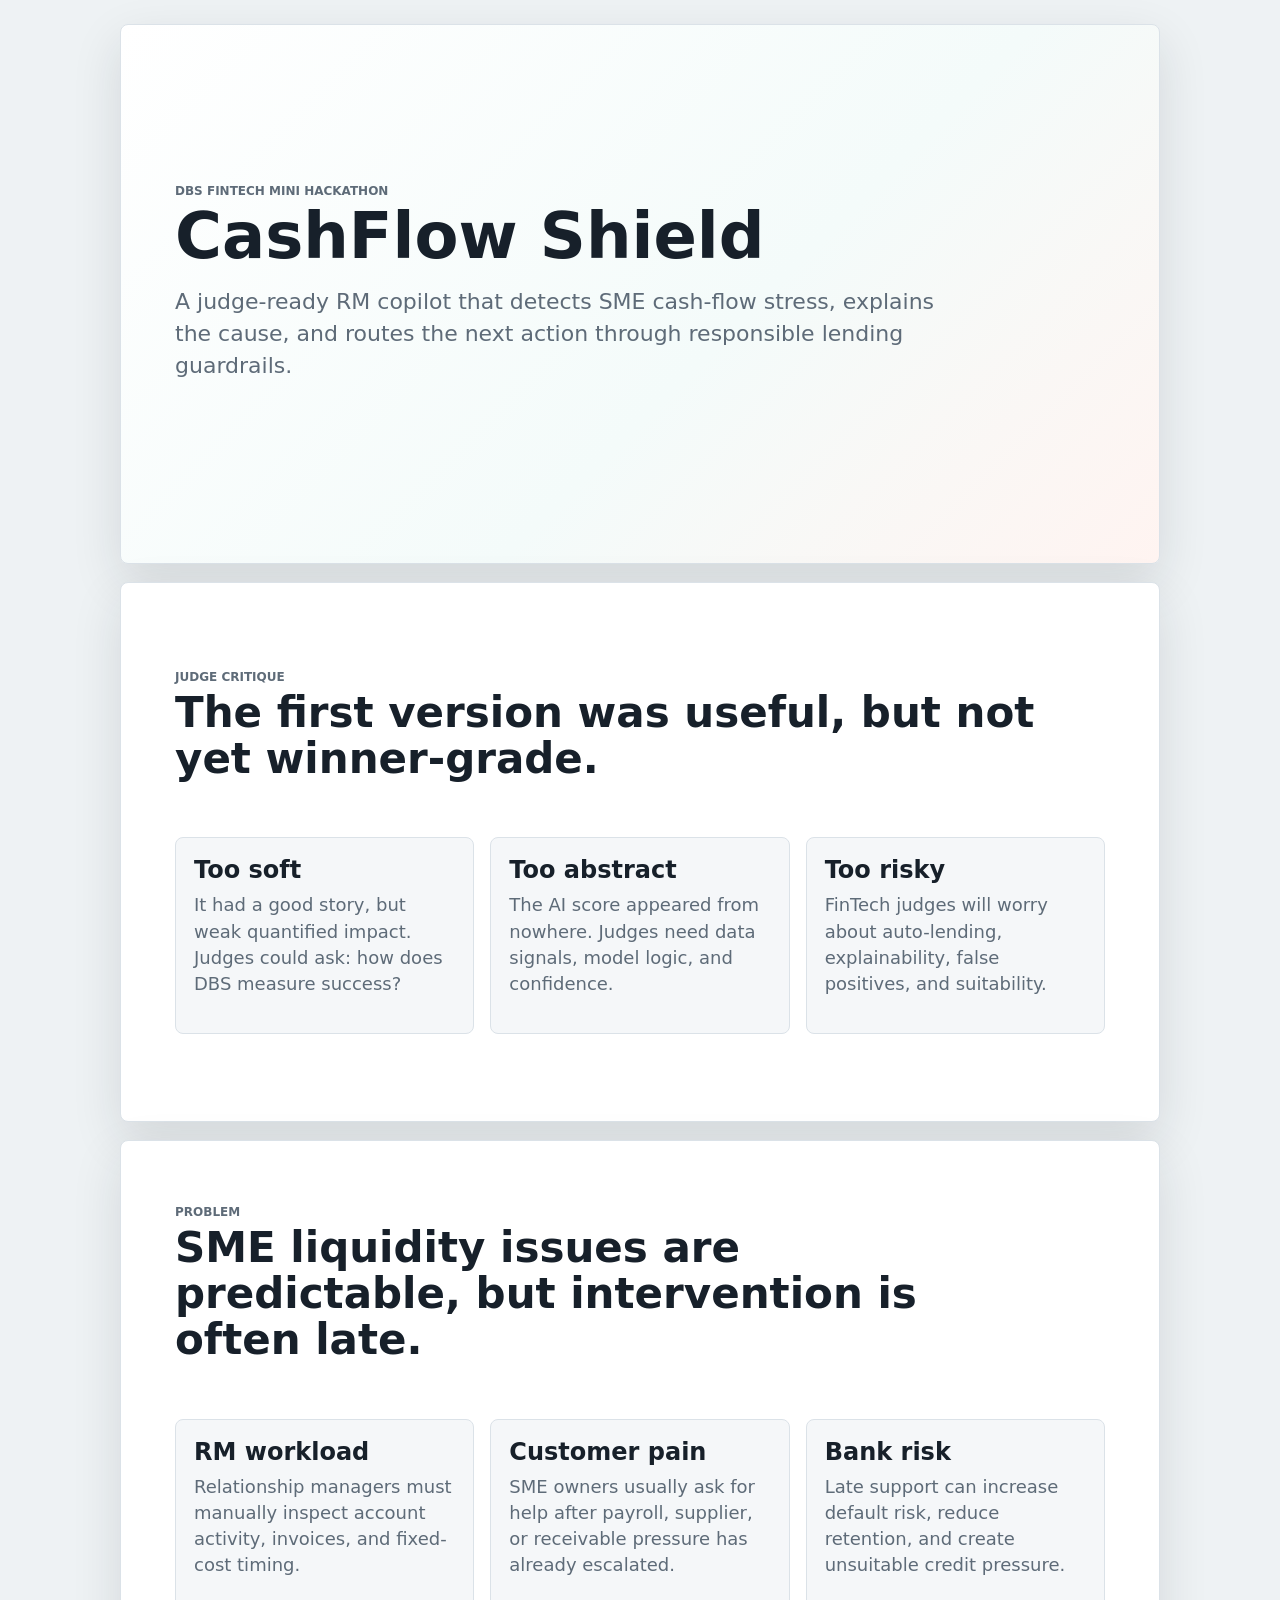
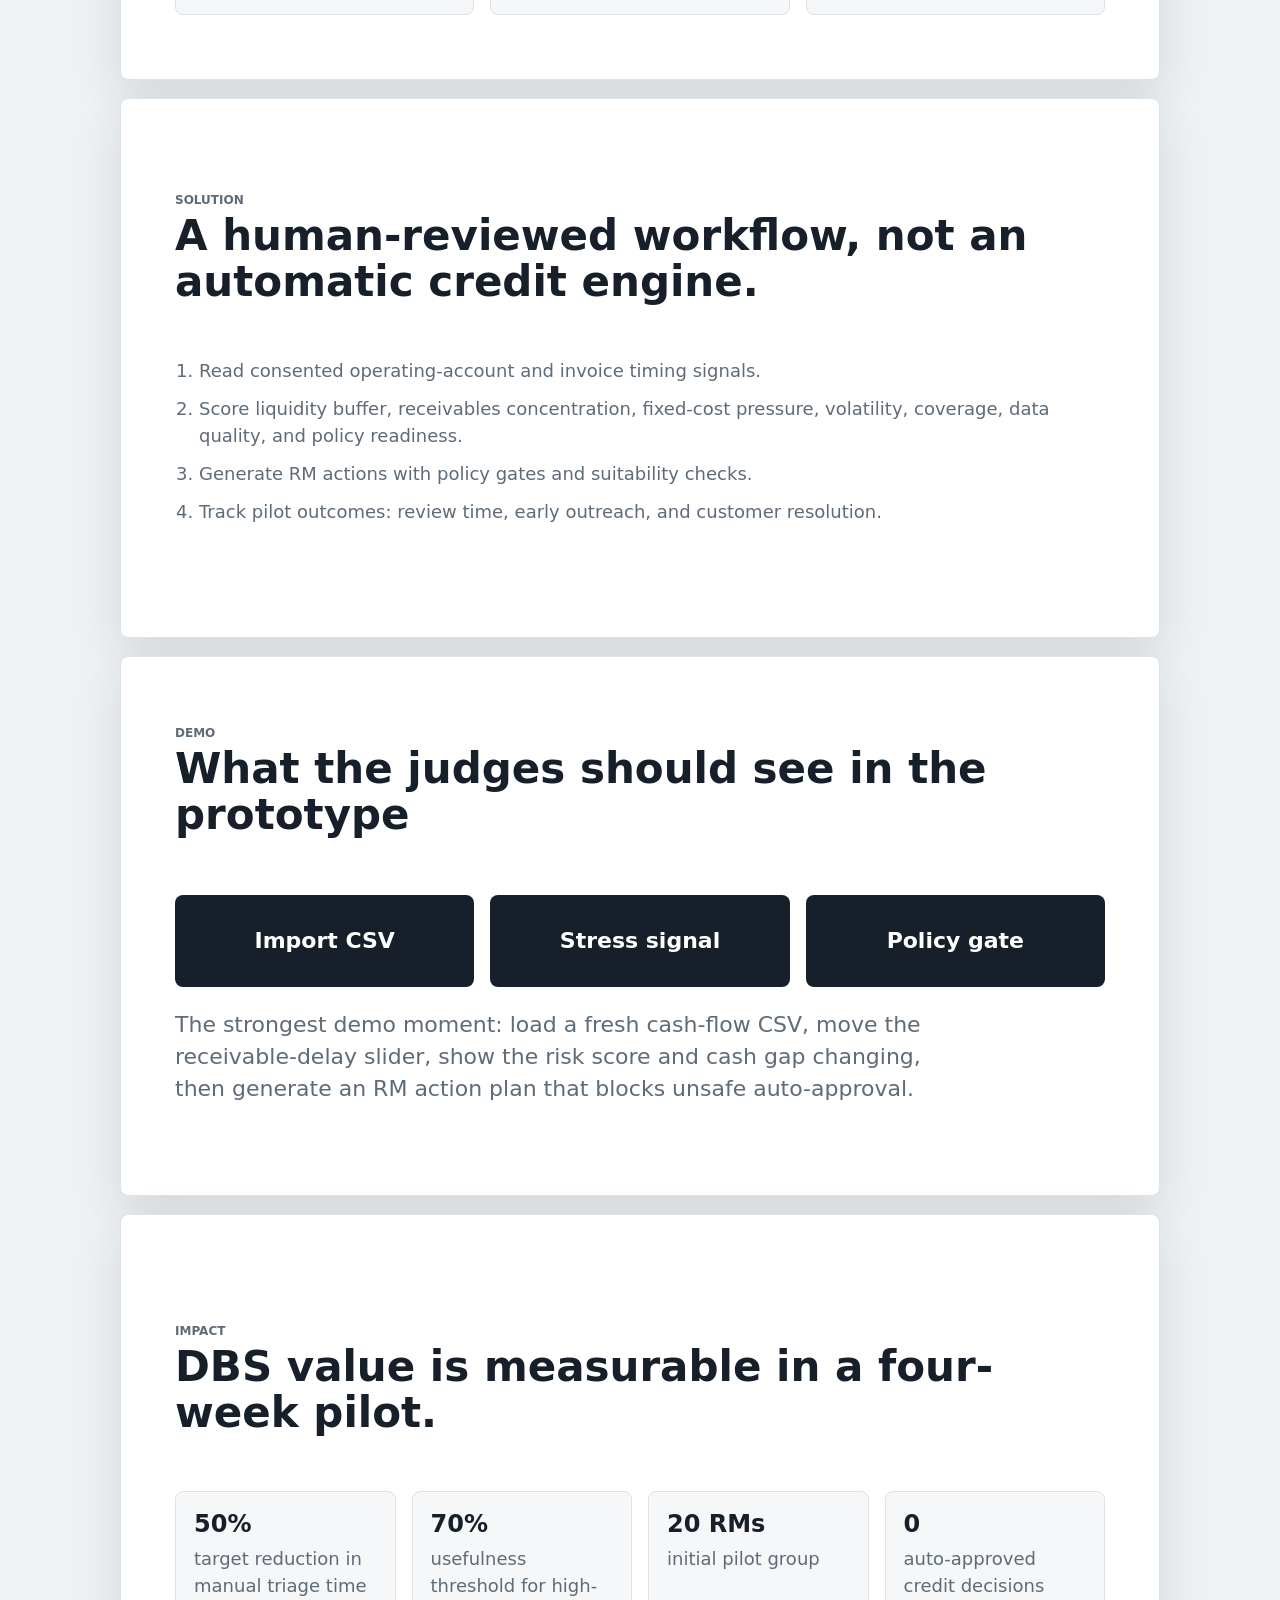
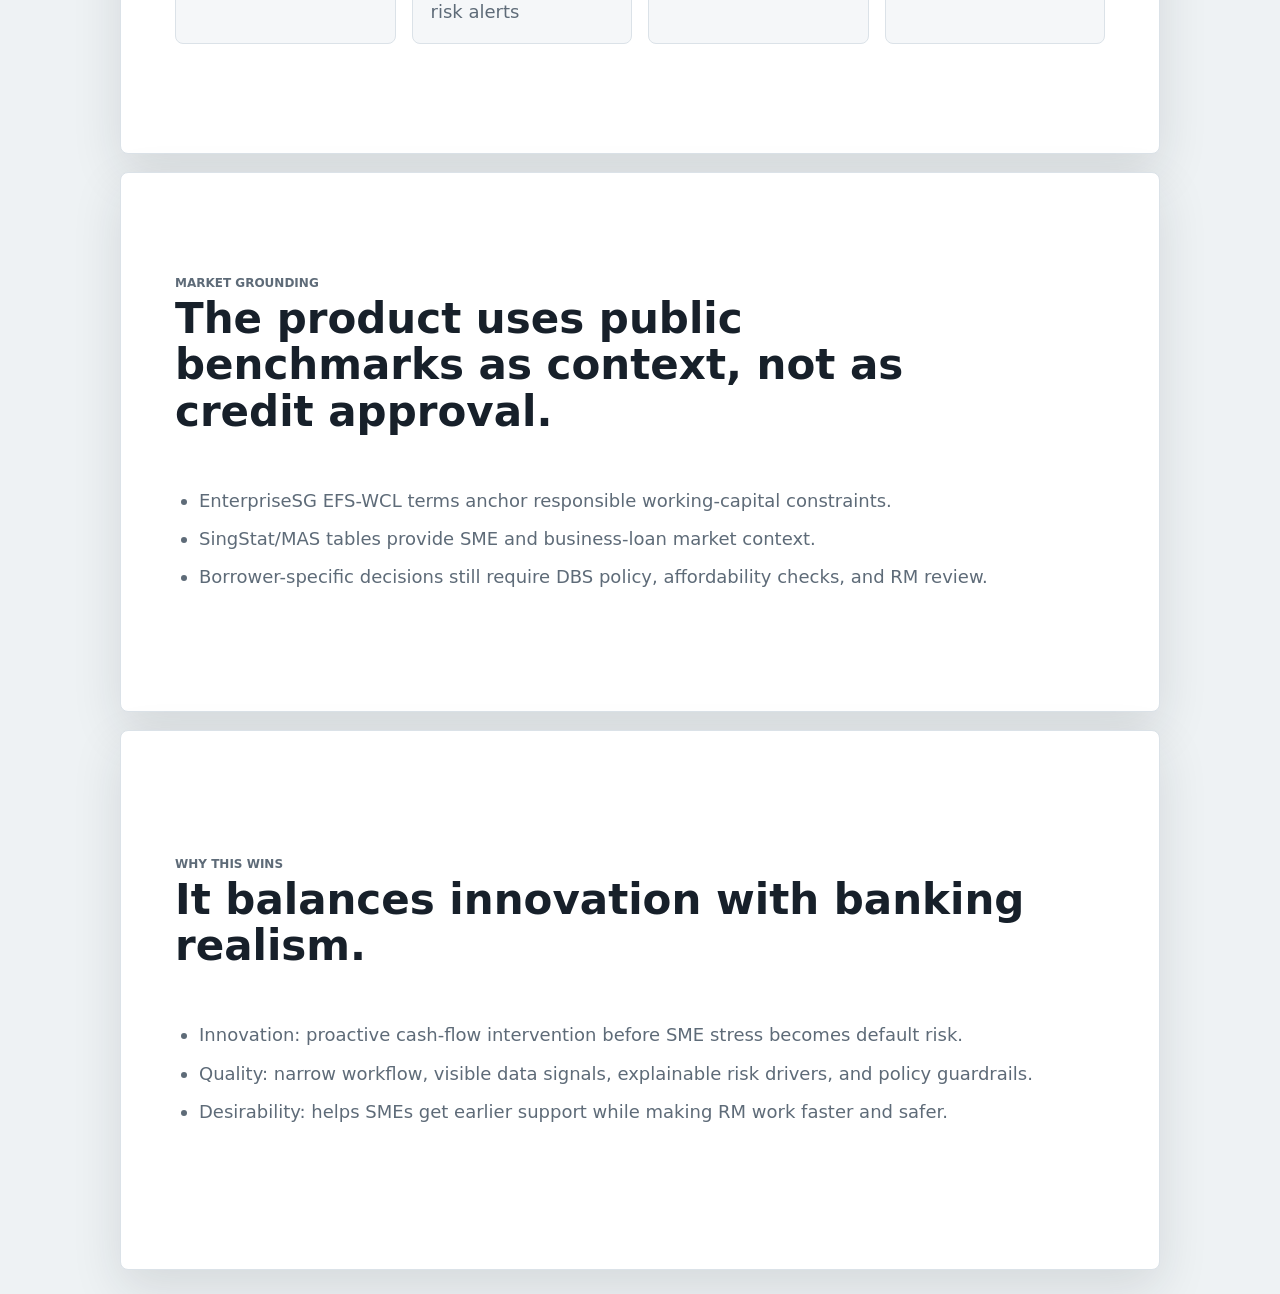
==== pitch.html @ 08c80516 "Initial DBS hackathon prototype" ====
<!doctype html>
<html lang="en">
  <head>
    <meta charset="utf-8" />
    <meta name="viewport" content="width=device-width, initial-scale=1" />
    <title>CashFlow Shield Pitch</title>
    <link rel="stylesheet" href="styles.css" />
  </head>
  <body class="deck-body">
    <main class="deck">
      <section class="slide cover-slide">
        <p class="eyebrow">DBS FinTech Mini Hackathon</p>
        <h1>CashFlow Shield</h1>
        <p class="slide-subtitle">A judge-ready RM copilot that detects SME cash-flow stress, explains the cause, and routes the next action through responsible lending guardrails.</p>
      </section>

      <section class="slide">
        <p class="eyebrow">Judge critique</p>
        <h2>The first version was useful, but not yet winner-grade.</h2>
        <div class="three-points">
          <div>
            <strong>Too soft</strong>
            <p>It had a good story, but weak quantified impact. Judges could ask: how does DBS measure success?</p>
          </div>
          <div>
            <strong>Too abstract</strong>
            <p>The AI score appeared from nowhere. Judges need data signals, model logic, and confidence.</p>
          </div>
          <div>
            <strong>Too risky</strong>
            <p>FinTech judges will worry about auto-lending, explainability, false positives, and suitability.</p>
          </div>
        </div>
      </section>

      <section class="slide">
        <p class="eyebrow">Problem</p>
        <h2>SME liquidity issues are predictable, but intervention is often late.</h2>
        <div class="three-points">
          <div>
            <strong>RM workload</strong>
            <p>Relationship managers must manually inspect account activity, invoices, and fixed-cost timing.</p>
          </div>
          <div>
            <strong>Customer pain</strong>
            <p>SME owners usually ask for help after payroll, supplier, or receivable pressure has already escalated.</p>
          </div>
          <div>
            <strong>Bank risk</strong>
            <p>Late support can increase default risk, reduce retention, and create unsuitable credit pressure.</p>
          </div>
        </div>
      </section>

      <section class="slide">
        <p class="eyebrow">Solution</p>
        <h2>A human-reviewed workflow, not an automatic credit engine.</h2>
        <ol class="flow-list">
          <li>Read consented operating-account and invoice timing signals.</li>
          <li>Score liquidity buffer, receivables concentration, fixed-cost pressure, volatility, coverage, data quality, and policy readiness.</li>
          <li>Generate RM actions with policy gates and suitability checks.</li>
          <li>Track pilot outcomes: review time, early outreach, and customer resolution.</li>
        </ol>
      </section>

      <section class="slide">
        <p class="eyebrow">Demo</p>
        <h2>What the judges should see in the prototype</h2>
        <div class="demo-strip">
          <span>Import CSV</span>
          <span>Stress signal</span>
          <span>Policy gate</span>
        </div>
        <p class="slide-subtitle">The strongest demo moment: load a fresh cash-flow CSV, move the receivable-delay slider, show the risk score and cash gap changing, then generate an RM action plan that blocks unsafe auto-approval.</p>
      </section>

      <section class="slide">
        <p class="eyebrow">Impact</p>
        <h2>DBS value is measurable in a four-week pilot.</h2>
        <div class="metric-row">
          <div><strong>50%</strong><span>target reduction in manual triage time</span></div>
          <div><strong>70%</strong><span>usefulness threshold for high-risk alerts</span></div>
          <div><strong>20 RMs</strong><span>initial pilot group</span></div>
          <div><strong>0</strong><span>auto-approved credit decisions</span></div>
        </div>
      </section>

      <section class="slide">
        <p class="eyebrow">Market grounding</p>
        <h2>The product uses public benchmarks as context, not as credit approval.</h2>
        <ul class="next-list">
          <li>EnterpriseSG EFS-WCL terms anchor responsible working-capital constraints.</li>
          <li>SingStat/MAS tables provide SME and business-loan market context.</li>
          <li>Borrower-specific decisions still require DBS policy, affordability checks, and RM review.</li>
        </ul>
      </section>

      <section class="slide">
        <p class="eyebrow">Why this wins</p>
        <h2>It balances innovation with banking realism.</h2>
        <ul class="next-list">
          <li>Innovation: proactive cash-flow intervention before SME stress becomes default risk.</li>
          <li>Quality: narrow workflow, visible data signals, explainable risk drivers, and policy guardrails.</li>
          <li>Desirability: helps SMEs get earlier support while making RM work faster and safer.</li>
        </ul>
      </section>
    </main>
  </body>
</html>
---- styles.css ----
:root {
  --ink: #17202a;
  --muted: #5e6b78;
  --line: #dbe2e8;
  --surface: #ffffff;
  --soft: #f5f7f9;
  --teal: #087f8c;
  --green: #2e7d32;
  --amber: #b26a00;
  --red: #b3261e;
  --blue: #2764a8;
  --shadow: 0 18px 50px rgba(23, 32, 42, 0.12);
  font-family: Inter, ui-sans-serif, system-ui, -apple-system, BlinkMacSystemFont, "Segoe UI", sans-serif;
}

* {
  box-sizing: border-box;
}

body {
  margin: 0;
  color: var(--ink);
  background: #eef2f4;
}

button,
select,
input {
  font: inherit;
}

.app-shell {
  min-height: 100vh;
  display: grid;
  grid-template-columns: 280px minmax(0, 1fr);
}

.sidebar {
  background: #ffffff;
  border-right: 1px solid var(--line);
  padding: 24px;
  display: flex;
  flex-direction: column;
  gap: 28px;
}

.brand-block {
  display: grid;
  grid-template-columns: 48px 1fr;
  gap: 12px;
  align-items: center;
}

.brand-mark {
  width: 48px;
  height: 48px;
  border-radius: 8px;
  background: var(--red);
  color: #fff;
  display: grid;
  place-items: center;
  font-weight: 800;
}

.eyebrow,
.label {
  margin: 0 0 6px;
  color: var(--muted);
  text-transform: uppercase;
  letter-spacing: 0;
  font-size: 12px;
  font-weight: 750;
}

h1,
h2,
h3,
h4,
p {
  margin-top: 0;
}

h1 {
  margin-bottom: 0;
  font-size: 22px;
  line-height: 1.15;
}

.nav-list {
  display: grid;
  gap: 8px;
}

.nav-item {
  border: 0;
  background: transparent;
  color: var(--muted);
  width: 100%;
  height: 44px;
  border-radius: 8px;
  display: grid;
  grid-template-columns: 20px 1fr;
  gap: 10px;
  align-items: center;
  text-align: left;
  padding: 0 12px;
  cursor: pointer;
}

.nav-item svg,
.metric-title svg,
.primary-action svg,
.secondary-action svg {
  width: 18px;
  height: 18px;
}

.nav-item.active {
  color: var(--ink);
  background: #e8f3f4;
}

.nav-item.user-entry {
  border: 1px solid var(--line);
  background: #fbfcfd;
  color: var(--ink);
}

.sidebar-note {
  margin-top: auto;
  padding: 14px;
  border: 1px solid var(--line);
  border-radius: 8px;
  color: var(--muted);
  font-size: 14px;
}

.import-shortcut {
  display: grid;
}

.import-bottom {
  border: 1px solid var(--line);
  background: #fff;
}

.workspace {
  padding: 28px;
  display: grid;
  gap: 20px;
  align-content: start;
}

.workspace.workflow-mode .topbar,
.workspace.workflow-mode .kpi-grid {
  display: none;
}

.topbar {
  display: flex;
  justify-content: space-between;
  gap: 20px;
  align-items: end;
}

.topbar h2 {
  margin-bottom: 0;
  max-width: 760px;
  font-size: 28px;
  line-height: 1.18;
}

.topbar-copy {
  margin: 8px 0 0;
  color: var(--muted);
  font-size: 14px;
}

.section-copy {
  margin: 8px 0 0;
  color: var(--muted);
  max-width: 780px;
  line-height: 1.45;
}

.account-picker {
  min-width: 280px;
  display: grid;
  gap: 8px;
}

.account-picker label,
.scenario-control label {
  color: var(--muted);
  font-size: 13px;
  font-weight: 700;
}

select {
  height: 42px;
  border: 1px solid var(--line);
  border-radius: 8px;
  padding: 0 12px;
  background: #fff;
  color: var(--ink);
}

input[type="text"],
input[type="number"],
textarea {
  width: 100%;
  border: 1px solid var(--line);
  border-radius: 8px;
  padding: 10px 12px;
  background: #fff;
  color: var(--ink);
}

textarea {
  min-height: 220px;
  resize: vertical;
  font-family: ui-monospace, SFMono-Regular, Consolas, "Liberation Mono", monospace;
  font-size: 13px;
  line-height: 1.45;
}

.kpi-grid {
  display: grid;
  grid-template-columns: repeat(auto-fit, minmax(210px, 1fr));
  gap: 14px;
}

.metric-card,
.panel,
.chart-panel,
.insight-panel,
.offer-panel {
  background: var(--surface);
  border: 1px solid var(--line);
  border-radius: 8px;
}

.metric-card {
  padding: 16px;
  min-height: 150px;
  display: grid;
  align-content: start;
  gap: 10px;
}

.metric-title {
  display: flex;
  align-items: center;
  justify-content: space-between;
  color: var(--muted);
  font-size: 13px;
  font-weight: 750;
}

.metric-card strong {
  font-size: 30px;
  line-height: 1;
}

.metric-card p {
  color: var(--muted);
  font-size: 14px;
  line-height: 1.35;
  margin-bottom: 0;
}

.risk-score-row {
  display: flex;
  align-items: center;
  gap: 10px;
}

.status-pill {
  display: inline-flex;
  align-items: center;
  min-height: 26px;
  padding: 0 10px;
  border-radius: 999px;
  font-size: 12px;
  font-weight: 800;
  white-space: nowrap;
}

.status-pill.amber {
  color: #6d4300;
  background: #fff1d2;
}

.status-pill.red {
  color: #7b1b16;
  background: #ffe2df;
}

.status-pill.green {
  color: #1c5c22;
  background: #daf0dc;
}

.status-pill.neutral {
  color: #41505f;
  background: #edf1f4;
}

.meter {
  height: 8px;
  width: 100%;
  background: #e8edf1;
  border-radius: 999px;
  overflow: hidden;
}

.meter span {
  display: block;
  height: 100%;
  width: 68%;
  background: var(--amber);
  transition: width 180ms ease, background 180ms ease;
}

.panel {
  display: none;
  padding: 20px;
  box-shadow: var(--shadow);
}

.panel.active {
  display: grid;
  gap: 18px;
}

.panel-header {
  display: flex;
  justify-content: space-between;
  align-items: start;
  gap: 20px;
}

.panel h3 {
  margin-bottom: 0;
  font-size: 22px;
}

.guided-step {
  min-width: 260px;
  border: 1px solid #c9dee0;
  background: #eef8f8;
  border-radius: 8px;
  padding: 12px;
  display: grid;
  gap: 5px;
}

.guided-step strong {
  font-size: 14px;
}

.guided-step span {
  color: var(--muted);
  font-size: 13px;
  line-height: 1.35;
}

.score-layout {
  display: grid;
  grid-template-columns: minmax(280px, 0.9fr) minmax(0, 1.1fr);
  gap: 16px;
}

.score-panel,
.factor-card,
.methodology-panel,
.detail-card,
.timeline-step {
  background: #fff;
  border: 1px solid var(--line);
  border-radius: 8px;
  padding: 16px;
}

.score-main {
  display: flex;
  align-items: center;
  gap: 12px;
  margin-bottom: 10px;
}

.score-main strong {
  font-size: 58px;
  line-height: 1;
}

.score-panel p {
  color: var(--muted);
  line-height: 1.45;
}

.mini-meter-grid {
  display: grid;
  gap: 10px;
  margin-top: 14px;
}

.mini-meter {
  display: grid;
  gap: 6px;
}

.mini-meter div {
  display: flex;
  justify-content: space-between;
  gap: 12px;
  font-size: 13px;
  color: var(--muted);
}

.mini-meter strong {
  color: var(--ink);
}

.mini-meter i {
  display: block;
  height: 7px;
  border-radius: 999px;
}

.mini-meter i.green {
  background: var(--green);
}

.mini-meter i.amber {
  background: var(--amber);
}

.mini-meter i.red {
  background: var(--red);
}

.decision-stack {
  display: grid;
  gap: 12px;
}

.decision-stack div {
  display: grid;
  gap: 4px;
  border-top: 1px solid var(--line);
  padding-top: 12px;
}

.decision-stack div:first-child {
  border-top: 0;
  padding-top: 0;
}

.decision-stack span {
  color: var(--muted);
  line-height: 1.4;
}

.factor-grid {
  display: grid;
  grid-template-columns: repeat(auto-fit, minmax(260px, 1fr));
  gap: 14px;
}

.factor-card {
  display: grid;
  gap: 10px;
}

.factor-card-head,
.driver-title-row {
  display: flex;
  justify-content: space-between;
  align-items: start;
  gap: 10px;
}

.factor-card h4,
.driver-title-row h4 {
  margin-bottom: 0;
}

.factor-card strong {
  font-size: 18px;
}

.factor-card p,
.factor-card small {
  color: var(--muted);
  line-height: 1.42;
}

.scenario-control {
  min-width: 280px;
  display: grid;
  gap: 8px;
}

.range-row {
  display: grid;
  grid-template-columns: 1fr 72px;
  gap: 10px;
  align-items: center;
}

input[type="range"] {
  width: 100%;
  accent-color: var(--teal);
}

output {
  color: var(--ink);
  font-weight: 750;
}

.forecast-layout,
.action-layout {
  display: grid;
  grid-template-columns: minmax(0, 1.6fr) minmax(320px, 0.9fr);
  gap: 16px;
}

.chart-panel {
  padding: 18px;
}

.bar-chart {
  height: 300px;
  display: grid;
  grid-template-columns: repeat(4, 1fr);
  align-items: end;
  gap: 16px;
  border-bottom: 1px solid var(--line);
  padding: 12px 8px 0;
}

.bar {
  min-height: 16px;
  border-radius: 8px 8px 0 0;
  background: var(--teal);
  position: relative;
  transition: height 180ms ease, background 180ms ease;
}

.bar.negative {
  background: var(--red);
}

.bar::before {
  content: attr(data-value);
  position: absolute;
  left: 50%;
  top: -26px;
  transform: translateX(-50%);
  font-size: 13px;
  color: var(--muted);
  font-weight: 750;
  white-space: nowrap;
}

.chart-axis {
  display: grid;
  grid-template-columns: repeat(4, 1fr);
  gap: 16px;
  padding: 10px 8px 0;
  color: var(--muted);
  font-size: 13px;
  text-align: center;
}

.insight-panel,
.offer-panel {
  padding: 18px;
}

.insight-panel h4,
.offer-panel h4 {
  font-size: 20px;
  line-height: 1.25;
  margin-bottom: 10px;
}

.insight-panel p,
.offer-panel li {
  color: var(--muted);
  line-height: 1.45;
}

.judge-note,
.decision-box {
  border: 1px solid #c9dee0;
  background: #eef8f8;
  border-radius: 8px;
  padding: 12px;
  margin: 14px 0;
  display: grid;
  gap: 4px;
}

.judge-note strong,
.decision-box {
  color: var(--ink);
  font-weight: 850;
}

.judge-note span {
  color: var(--muted);
  line-height: 1.4;
}

.primary-action,
.secondary-action {
  height: 42px;
  border-radius: 8px;
  display: inline-grid;
  grid-template-columns: 18px auto;
  align-items: center;
  gap: 8px;
  padding: 0 14px;
  cursor: pointer;
  font-weight: 800;
}

.primary-action {
  border: 0;
  color: #fff;
  background: var(--red);
}

.secondary-action {
  border: 1px solid var(--line);
  color: var(--ink);
  background: #fff;
}

.driver-list,
.action-list {
  display: grid;
  gap: 12px;
}

.driver-item,
.action-item {
  display: grid;
  grid-template-columns: 44px minmax(0, 1fr) auto;
  gap: 14px;
  align-items: start;
  padding: 14px;
  border: 1px solid var(--line);
  border-radius: 8px;
  background: #fff;
}

.driver-rank,
.action-rank {
  width: 44px;
  height: 44px;
  border-radius: 8px;
  display: grid;
  place-items: center;
  color: #fff;
  background: var(--blue);
  font-weight: 900;
}

.driver-item h4,
.action-item h4 {
  margin-bottom: 4px;
  font-size: 16px;
}

.driver-item p,
.action-item p {
  color: var(--muted);
  margin-bottom: 0;
  line-height: 1.35;
}

.driver-explain-grid {
  display: grid;
  grid-template-columns: repeat(2, minmax(0, 1fr));
  gap: 10px;
  margin-top: 12px;
}

.driver-explain-grid div {
  background: var(--soft);
  border: 1px solid var(--line);
  border-radius: 8px;
  padding: 10px;
  display: grid;
  gap: 4px;
}

.driver-explain-grid span {
  color: var(--muted);
  line-height: 1.35;
  font-size: 13px;
}

.segmented-control {
  min-width: 250px;
  height: 40px;
  display: grid;
  grid-template-columns: 1fr 1fr;
  border: 1px solid var(--line);
  border-radius: 8px;
  overflow: hidden;
  background: #fff;
}

.segment-button {
  border: 0;
  background: transparent;
  color: var(--muted);
  font-weight: 800;
  cursor: pointer;
}

.segment-button.active {
  color: #fff;
  background: var(--ink);
}

.methodology-panel {
  display: grid;
  gap: 12px;
}

.methodology-grid,
.action-detail-grid,
.pilot-timeline {
  display: grid;
  grid-template-columns: repeat(auto-fit, minmax(240px, 1fr));
  gap: 14px;
}

.methodology-grid div {
  background: var(--soft);
  border: 1px solid var(--line);
  border-radius: 8px;
  padding: 12px;
  display: grid;
  gap: 6px;
}

.methodology-grid span {
  color: var(--muted);
  line-height: 1.4;
}

.impact {
  color: var(--red);
  font-weight: 850;
  white-space: nowrap;
}

.copy-state {
  min-height: 20px;
  margin: 12px 0 0;
  color: var(--green);
  font-size: 13px;
  font-weight: 750;
}

.detail-card h4 {
  margin-bottom: 10px;
}

.detail-card ul {
  margin: 0;
  padding-left: 18px;
  color: var(--muted);
  line-height: 1.45;
}

.import-grid {
  display: grid;
  grid-template-columns: minmax(280px, 0.75fr) minmax(0, 1.25fr);
  gap: 16px;
}

.settings-layout {
  display: grid;
  grid-template-columns: minmax(280px, 0.8fr) minmax(0, 1.2fr);
  gap: 16px;
}

.profile-card {
  background: #fff;
  border: 1px solid var(--line);
  border-radius: 8px;
  padding: 16px;
}

.avatar-block {
  display: grid;
  grid-template-columns: 64px 1fr;
  gap: 14px;
  align-items: center;
  margin-bottom: 18px;
}

.avatar-mark {
  width: 64px;
  height: 64px;
  border-radius: 8px;
  display: grid;
  place-items: center;
  background: var(--ink);
  color: #fff;
  font-weight: 900;
  font-size: 22px;
}

.avatar-block h4 {
  margin-bottom: 4px;
  font-size: 20px;
}

.avatar-block span {
  color: var(--muted);
  line-height: 1.35;
}

.integration-list {
  display: grid;
  gap: 12px;
}

.integration-list div {
  border-top: 1px solid var(--line);
  padding-top: 12px;
  display: grid;
  gap: 5px;
}

.integration-list div:first-child {
  border-top: 0;
  padding-top: 0;
}

.integration-list span {
  color: var(--muted);
  line-height: 1.4;
}

.integration-list em {
  color: var(--teal);
  font-style: normal;
  font-size: 12px;
  font-weight: 850;
}

.import-card {
  background: #fff;
  border: 1px solid var(--line);
  border-radius: 8px;
  padding: 16px;
}

.form-grid {
  display: grid;
  gap: 14px;
}

.form-grid label {
  display: grid;
  gap: 7px;
  color: var(--muted);
  font-size: 13px;
  font-weight: 750;
}

.schema-note {
  margin-top: 18px;
  border: 1px solid #c9dee0;
  background: #eef8f8;
  border-radius: 8px;
  padding: 12px;
  display: grid;
  gap: 5px;
}

.schema-note span,
.source-note {
  color: var(--muted);
  line-height: 1.4;
  font-size: 13px;
}

.file-input {
  margin-bottom: 12px;
  width: 100%;
}

.button-row {
  display: flex;
  gap: 10px;
  flex-wrap: wrap;
  margin-top: 12px;
}

.evidence-layout {
  display: grid;
  grid-template-columns: repeat(4, minmax(0, 1fr));
  gap: 14px;
}

.evidence-card,
.pilot-card {
  background: #fff;
  border: 1px solid var(--line);
  border-radius: 8px;
  padding: 16px;
}

.evidence-list {
  display: grid;
  gap: 12px;
}

.evidence-list div {
  display: grid;
  gap: 4px;
  border-top: 1px solid var(--line);
  padding-top: 12px;
}

.evidence-list div:first-child {
  border-top: 0;
  padding-top: 0;
}

.evidence-list strong {
  font-size: 15px;
}

.evidence-list span,
.pilot-card span,
.validation-table span {
  color: var(--muted);
  line-height: 1.4;
}

.market-card {
  background: #fbfdfd;
}

.card-title-row {
  display: flex;
  justify-content: space-between;
  gap: 12px;
  align-items: start;
}

.icon-action {
  width: 34px;
  height: 34px;
  border: 1px solid var(--line);
  border-radius: 8px;
  background: #fff;
  display: grid;
  place-items: center;
  cursor: pointer;
}

.icon-action svg {
  width: 17px;
  height: 17px;
}

.pilot-grid {
  display: grid;
  grid-template-columns: repeat(3, 1fr);
  gap: 14px;
}

.pilot-card {
  display: grid;
  gap: 8px;
}

.pilot-card strong {
  font-size: 30px;
  line-height: 1;
}

.validation-table {
  border: 1px solid var(--line);
  border-radius: 8px;
  overflow: hidden;
  background: #fff;
}

.pilot-timeline {
  margin-top: 16px;
}

.timeline-step {
  display: grid;
  grid-template-columns: 74px 1fr;
  gap: 12px;
}

.timeline-step > span {
  color: var(--red);
  font-weight: 900;
}

.timeline-step p {
  color: var(--muted);
  line-height: 1.4;
  margin: 5px 0 0;
}

.table-row {
  display: grid;
  grid-template-columns: 1fr 1.6fr 1.4fr;
  gap: 12px;
  padding: 14px;
  border-top: 1px solid var(--line);
}

.table-row:first-child {
  border-top: 0;
}

.table-head {
  background: var(--soft);
  font-weight: 850;
}

.deck-body {
  background: #eef2f4;
  padding: 24px;
}

.deck {
  max-width: 1040px;
  margin: 0 auto;
  display: grid;
  gap: 18px;
}

.slide {
  min-height: 540px;
  padding: 54px;
  border-radius: 8px;
  background: #fff;
  border: 1px solid var(--line);
  box-shadow: var(--shadow);
  display: grid;
  align-content: center;
}

.cover-slide {
  background: linear-gradient(135deg, #ffffff 0%, #f4fbfa 58%, #fff4f1 100%);
}

.slide h1 {
  font-size: 64px;
  line-height: 1;
  margin-bottom: 18px;
}

.slide h2 {
  font-size: 42px;
  line-height: 1.1;
  max-width: 860px;
}

.slide-subtitle {
  font-size: 22px;
  line-height: 1.45;
  color: var(--muted);
  max-width: 780px;
}

.three-points,
.metric-row {
  display: grid;
  grid-template-columns: repeat(3, 1fr);
  gap: 16px;
  margin-top: 20px;
}

.three-points div,
.metric-row div {
  border: 1px solid var(--line);
  border-radius: 8px;
  padding: 18px;
  background: var(--soft);
}

.three-points strong,
.metric-row strong {
  display: block;
  font-size: 24px;
  margin-bottom: 8px;
}

.three-points p,
.metric-row span,
.next-list,
.flow-list {
  color: var(--muted);
  font-size: 18px;
  line-height: 1.45;
}

.flow-list,
.next-list {
  display: grid;
  gap: 12px;
  padding-left: 24px;
}

.demo-strip {
  display: grid;
  grid-template-columns: repeat(3, 1fr);
  gap: 16px;
  margin: 22px 0;
}

.demo-strip span {
  min-height: 92px;
  border-radius: 8px;
  background: var(--ink);
  color: #fff;
  display: grid;
  place-items: center;
  font-size: 22px;
  font-weight: 850;
}

.metric-row {
  grid-template-columns: repeat(4, 1fr);
}

@media (max-width: 980px) {
  .app-shell {
    grid-template-columns: 1fr;
  }

  .sidebar {
    border-right: 0;
    border-bottom: 1px solid var(--line);
  }

  .nav-list {
    grid-template-columns: repeat(3, 1fr);
  }

  .topbar,
  .panel-header {
    display: grid;
  }

  .account-picker,
  .scenario-control {
    min-width: 0;
  }

  .kpi-grid,
  .score-layout,
  .forecast-layout,
  .action-layout,
  .import-grid,
  .settings-layout,
  .evidence-layout,
  .pilot-grid,
  .three-points,
  .metric-row {
    grid-template-columns: 1fr;
  }

  .table-row {
    grid-template-columns: 1fr;
  }

  .driver-explain-grid,
  .methodology-grid,
  .action-detail-grid,
  .pilot-timeline {
    grid-template-columns: 1fr;
  }
}

@media (max-width: 620px) {
  .workspace,
  .deck-body {
    padding: 14px;
  }

  .sidebar {
    padding: 18px;
  }

  .nav-list {
    grid-template-columns: 1fr;
  }

  .topbar h2 {
    font-size: 23px;
  }

  .metric-card strong {
    font-size: 26px;
  }

  .bar-chart {
    height: 220px;
    gap: 10px;
  }

  .driver-item,
  .action-item {
    grid-template-columns: 40px 1fr;
  }

  .impact {
    grid-column: 2;
  }

  .slide {
    min-height: auto;
    padding: 28px;
  }

  .slide h1 {
    font-size: 42px;
  }

  .slide h2 {
    font-size: 30px;
  }

  .slide-subtitle {
    font-size: 18px;
  }

  .demo-strip {
    grid-template-columns: 1fr;
  }
}
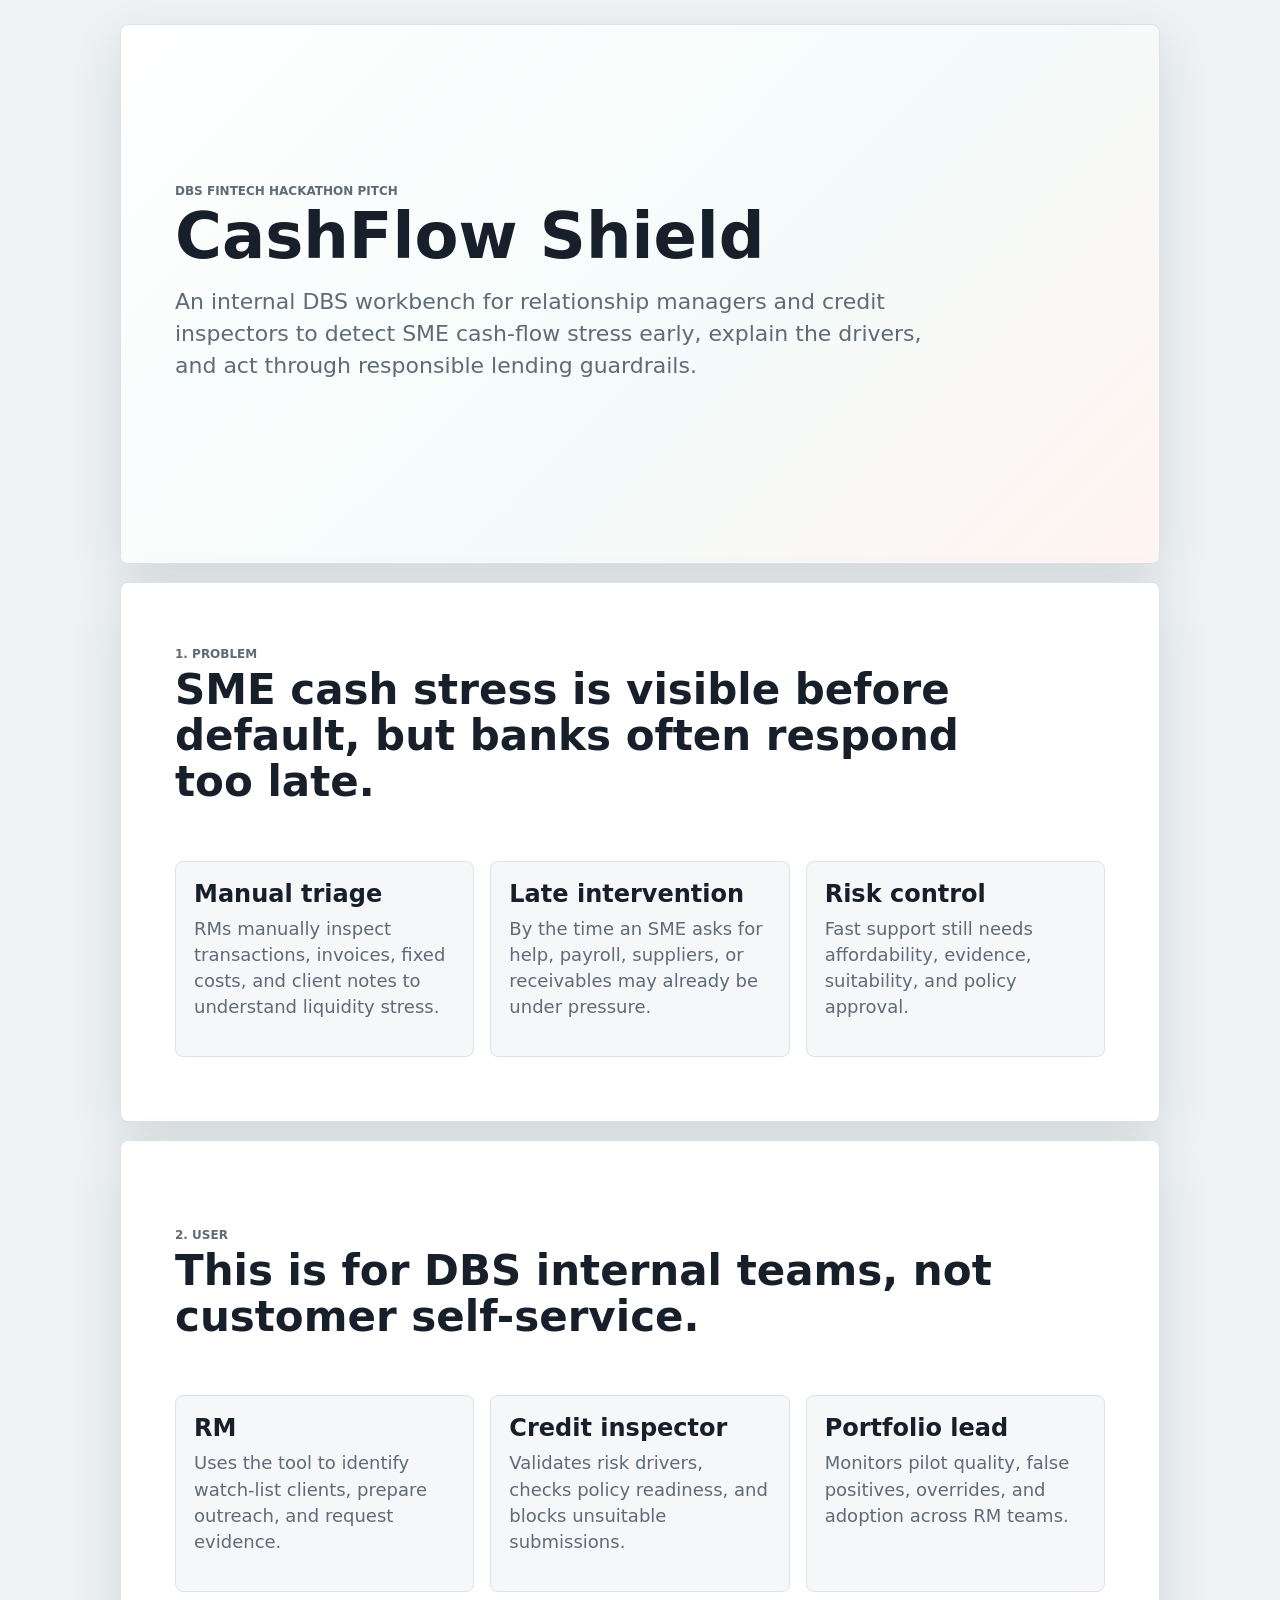
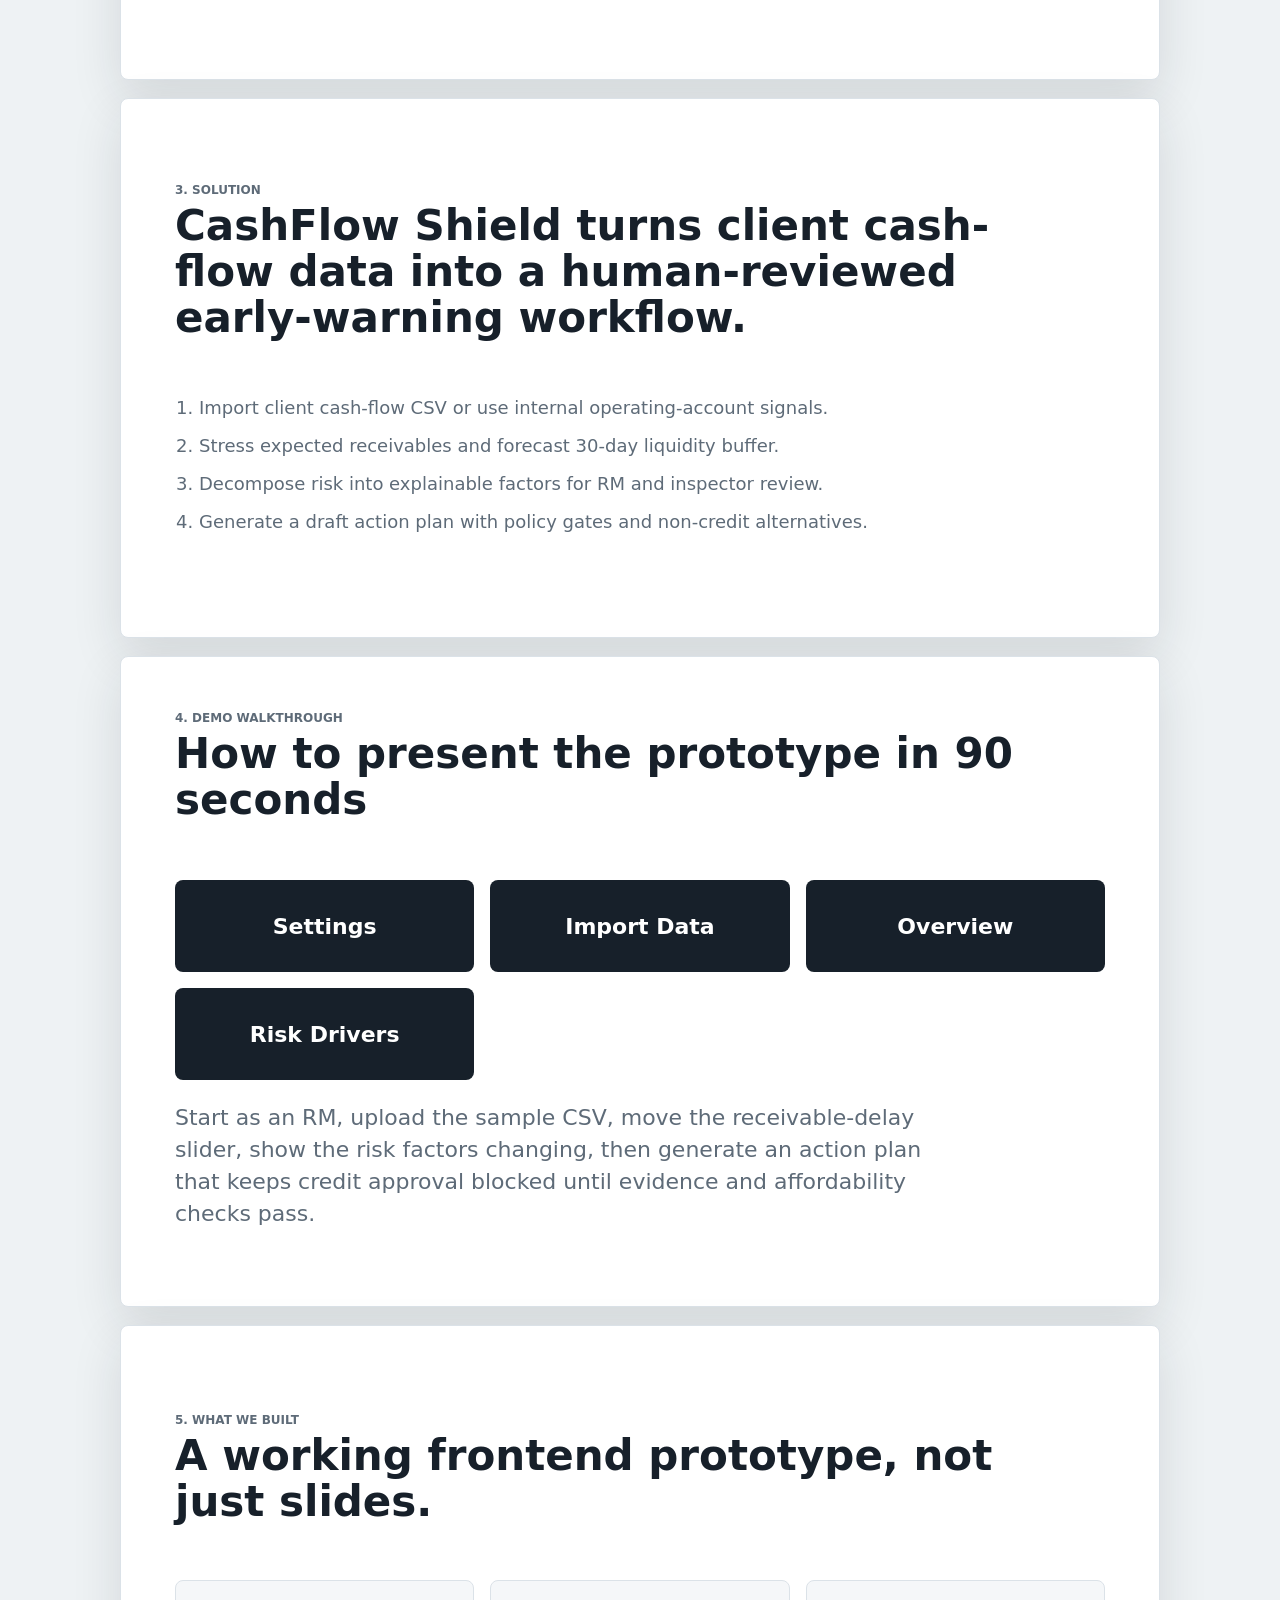
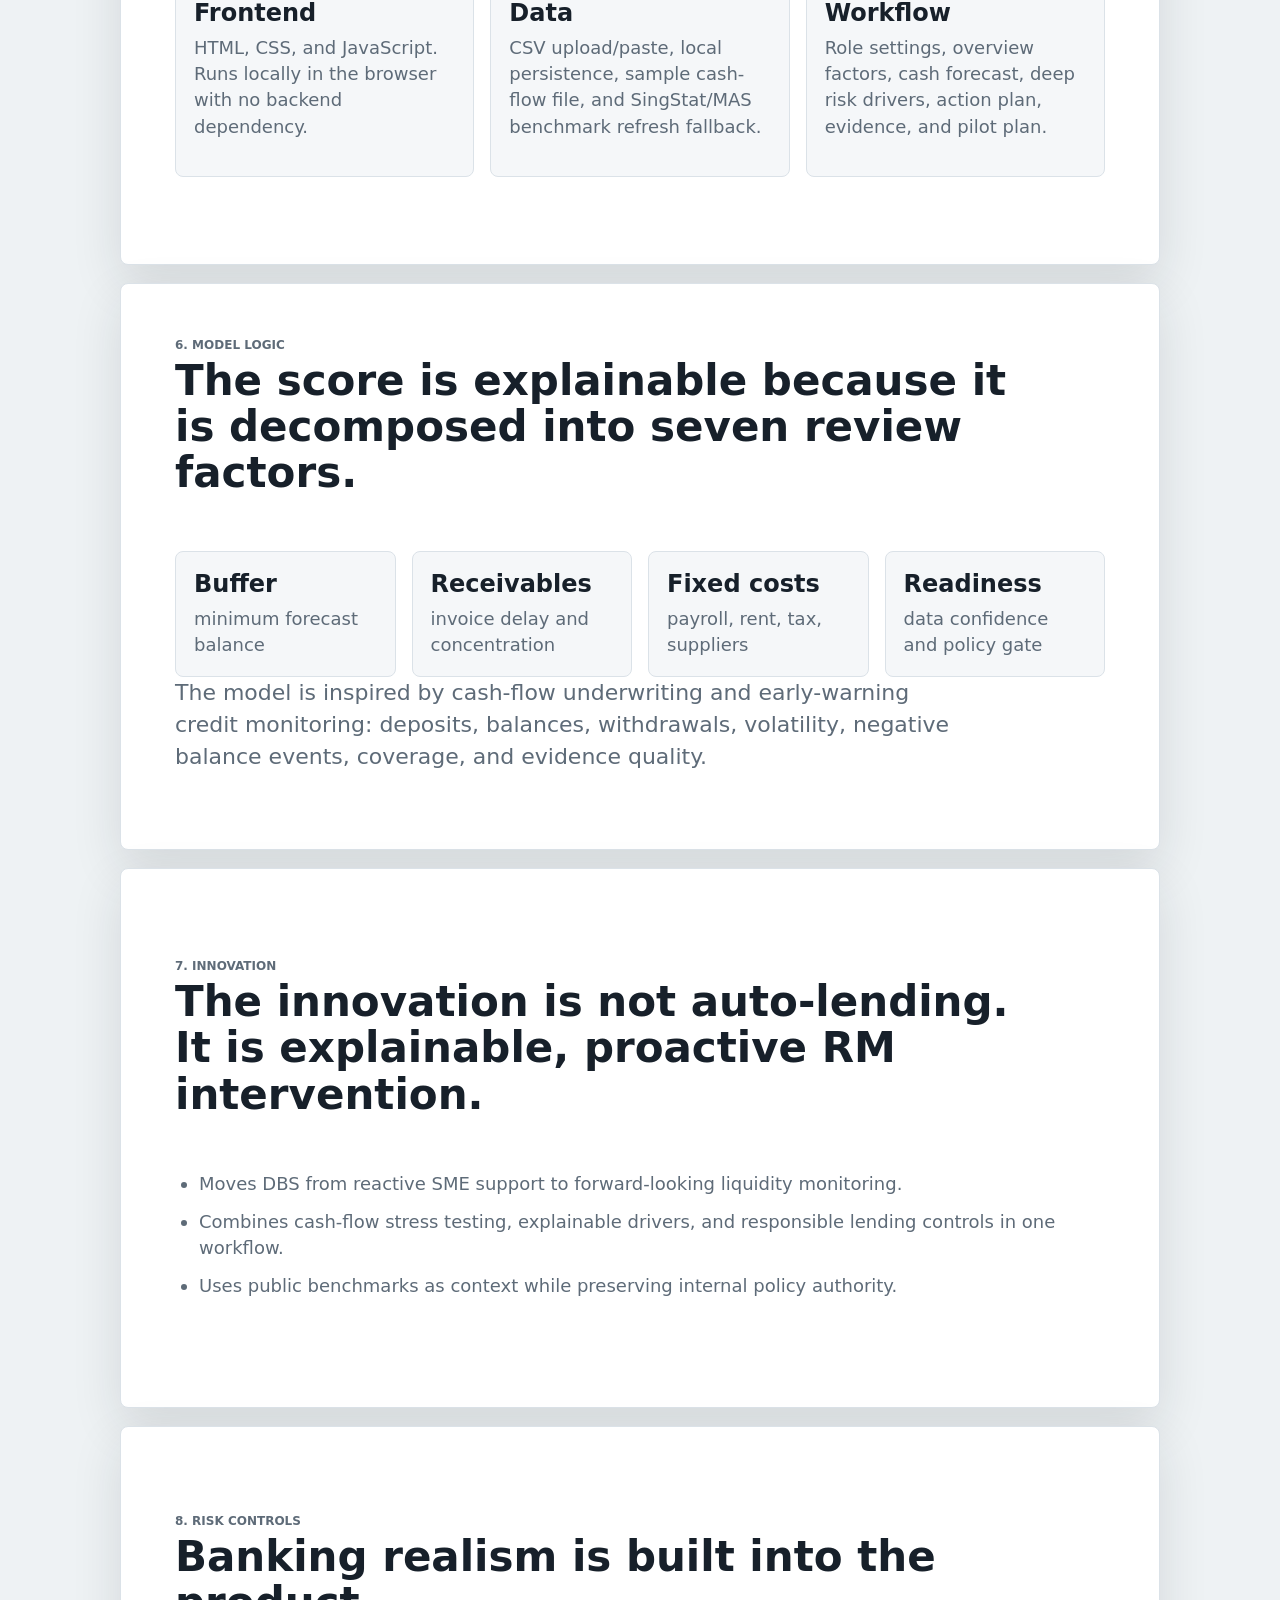
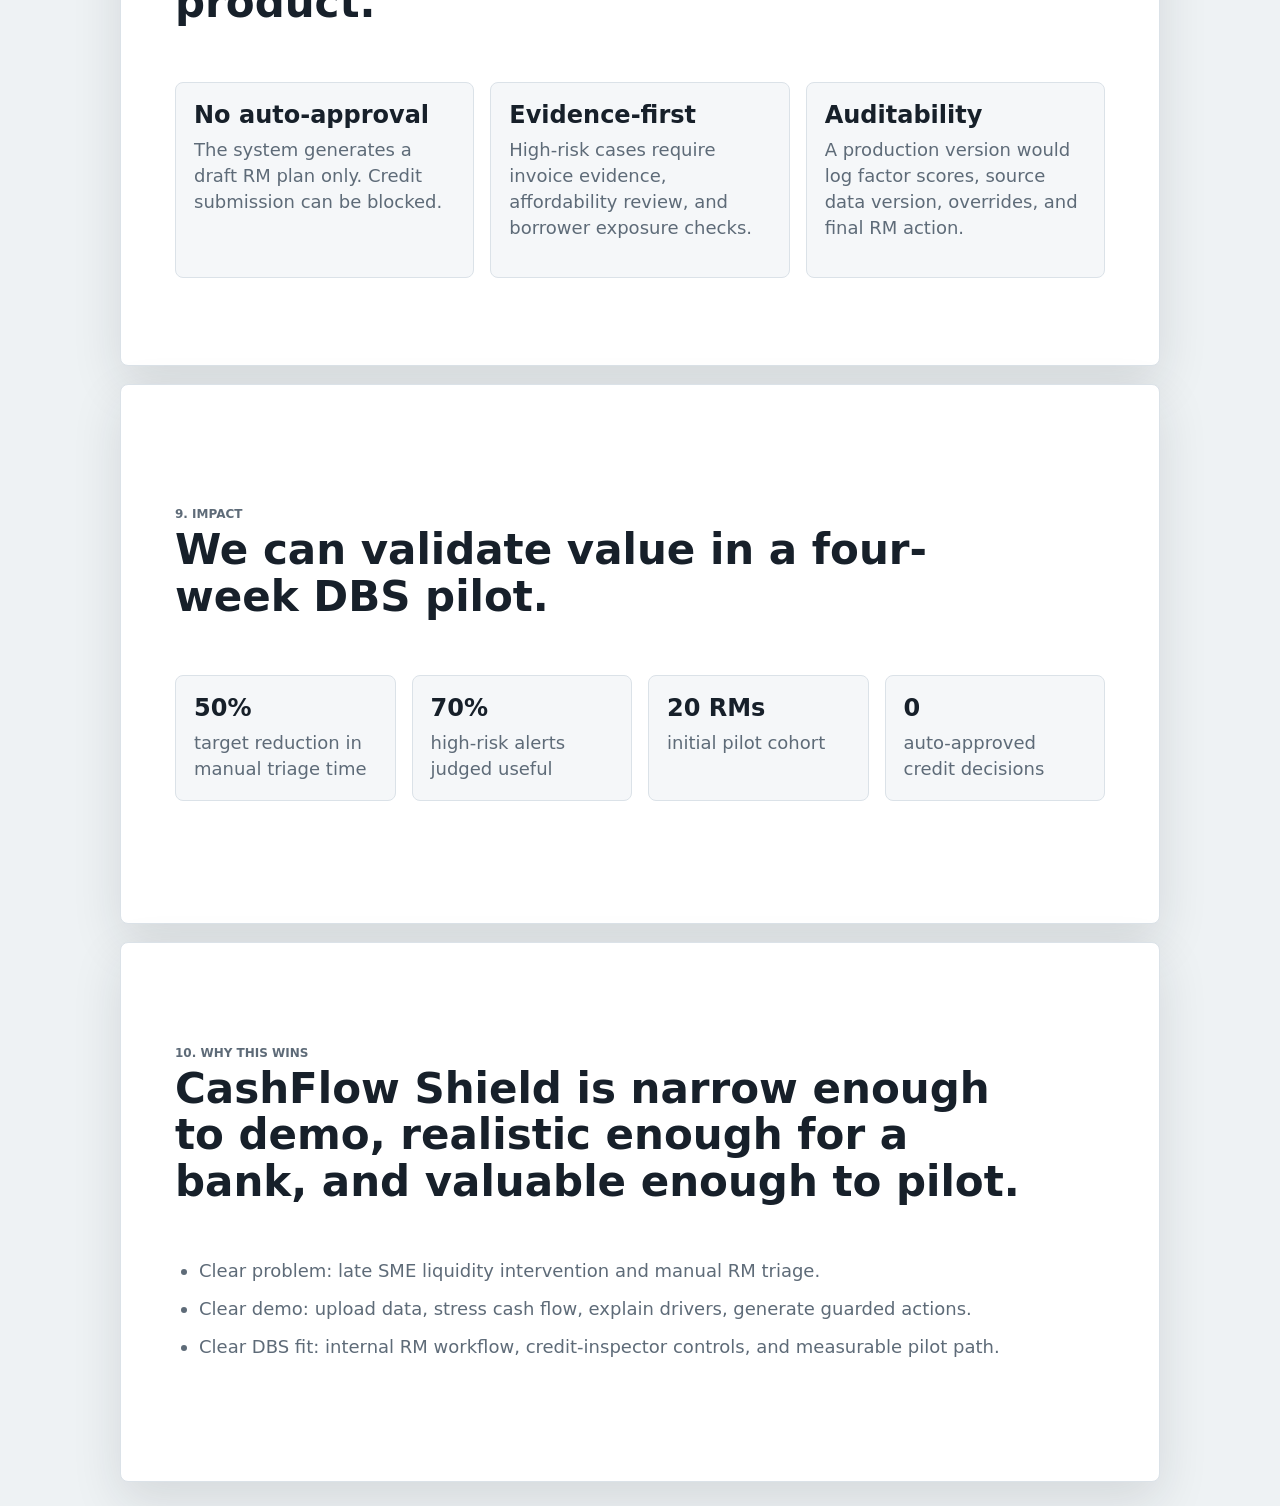
==== commit 32477f1a: "Update judge pitch deck" ====
--- a/pitch.html
+++ b/pitch.html
@@ -9,99 +9,150 @@
   <body class="deck-body">
     <main class="deck">
       <section class="slide cover-slide">
-        <p class="eyebrow">DBS FinTech Mini Hackathon</p>
+        <p class="eyebrow">DBS FinTech Hackathon Pitch</p>
         <h1>CashFlow Shield</h1>
-        <p class="slide-subtitle">A judge-ready RM copilot that detects SME cash-flow stress, explains the cause, and routes the next action through responsible lending guardrails.</p>
+        <p class="slide-subtitle">An internal DBS workbench for relationship managers and credit inspectors to detect SME cash-flow stress early, explain the drivers, and act through responsible lending guardrails.</p>
       </section>
 
       <section class="slide">
-        <p class="eyebrow">Judge critique</p>
-        <h2>The first version was useful, but not yet winner-grade.</h2>
+        <p class="eyebrow">1. Problem</p>
+        <h2>SME cash stress is visible before default, but banks often respond too late.</h2>
         <div class="three-points">
           <div>
-            <strong>Too soft</strong>
-            <p>It had a good story, but weak quantified impact. Judges could ask: how does DBS measure success?</p>
+            <strong>Manual triage</strong>
+            <p>RMs manually inspect transactions, invoices, fixed costs, and client notes to understand liquidity stress.</p>
           </div>
           <div>
-            <strong>Too abstract</strong>
-            <p>The AI score appeared from nowhere. Judges need data signals, model logic, and confidence.</p>
+            <strong>Late intervention</strong>
+            <p>By the time an SME asks for help, payroll, suppliers, or receivables may already be under pressure.</p>
           </div>
           <div>
-            <strong>Too risky</strong>
-            <p>FinTech judges will worry about auto-lending, explainability, false positives, and suitability.</p>
+            <strong>Risk control</strong>
+            <p>Fast support still needs affordability, evidence, suitability, and policy approval.</p>
           </div>
         </div>
       </section>
 
       <section class="slide">
-        <p class="eyebrow">Problem</p>
-        <h2>SME liquidity issues are predictable, but intervention is often late.</h2>
+        <p class="eyebrow">2. User</p>
+        <h2>This is for DBS internal teams, not customer self-service.</h2>
         <div class="three-points">
           <div>
-            <strong>RM workload</strong>
-            <p>Relationship managers must manually inspect account activity, invoices, and fixed-cost timing.</p>
+            <strong>RM</strong>
+            <p>Uses the tool to identify watch-list clients, prepare outreach, and request evidence.</p>
           </div>
           <div>
-            <strong>Customer pain</strong>
-            <p>SME owners usually ask for help after payroll, supplier, or receivable pressure has already escalated.</p>
+            <strong>Credit inspector</strong>
+            <p>Validates risk drivers, checks policy readiness, and blocks unsuitable submissions.</p>
           </div>
           <div>
-            <strong>Bank risk</strong>
-            <p>Late support can increase default risk, reduce retention, and create unsuitable credit pressure.</p>
+            <strong>Portfolio lead</strong>
+            <p>Monitors pilot quality, false positives, overrides, and adoption across RM teams.</p>
           </div>
         </div>
       </section>
 
       <section class="slide">
-        <p class="eyebrow">Solution</p>
-        <h2>A human-reviewed workflow, not an automatic credit engine.</h2>
+        <p class="eyebrow">3. Solution</p>
+        <h2>CashFlow Shield turns client cash-flow data into a human-reviewed early-warning workflow.</h2>
         <ol class="flow-list">
-          <li>Read consented operating-account and invoice timing signals.</li>
-          <li>Score liquidity buffer, receivables concentration, fixed-cost pressure, volatility, coverage, data quality, and policy readiness.</li>
-          <li>Generate RM actions with policy gates and suitability checks.</li>
-          <li>Track pilot outcomes: review time, early outreach, and customer resolution.</li>
+          <li>Import client cash-flow CSV or use internal operating-account signals.</li>
+          <li>Stress expected receivables and forecast 30-day liquidity buffer.</li>
+          <li>Decompose risk into explainable factors for RM and inspector review.</li>
+          <li>Generate a draft action plan with policy gates and non-credit alternatives.</li>
         </ol>
       </section>
 
       <section class="slide">
-        <p class="eyebrow">Demo</p>
-        <h2>What the judges should see in the prototype</h2>
+        <p class="eyebrow">4. Demo Walkthrough</p>
+        <h2>How to present the prototype in 90 seconds</h2>
         <div class="demo-strip">
-          <span>Import CSV</span>
-          <span>Stress signal</span>
-          <span>Policy gate</span>
+          <span>Settings</span>
+          <span>Import Data</span>
+          <span>Overview</span>
+          <span>Risk Drivers</span>
         </div>
-        <p class="slide-subtitle">The strongest demo moment: load a fresh cash-flow CSV, move the receivable-delay slider, show the risk score and cash gap changing, then generate an RM action plan that blocks unsafe auto-approval.</p>
+        <p class="slide-subtitle">Start as an RM, upload the sample CSV, move the receivable-delay slider, show the risk factors changing, then generate an action plan that keeps credit approval blocked until evidence and affordability checks pass.</p>
       </section>
 
       <section class="slide">
-        <p class="eyebrow">Impact</p>
-        <h2>DBS value is measurable in a four-week pilot.</h2>
+        <p class="eyebrow">5. What We Built</p>
+        <h2>A working frontend prototype, not just slides.</h2>
+        <div class="three-points">
+          <div>
+            <strong>Frontend</strong>
+            <p>HTML, CSS, and JavaScript. Runs locally in the browser with no backend dependency.</p>
+          </div>
+          <div>
+            <strong>Data</strong>
+            <p>CSV upload/paste, local persistence, sample cash-flow file, and SingStat/MAS benchmark refresh fallback.</p>
+          </div>
+          <div>
+            <strong>Workflow</strong>
+            <p>Role settings, overview factors, cash forecast, deep risk drivers, action plan, evidence, and pilot plan.</p>
+          </div>
+        </div>
+      </section>
+
+      <section class="slide">
+        <p class="eyebrow">6. Model Logic</p>
+        <h2>The score is explainable because it is decomposed into seven review factors.</h2>
+        <div class="metric-row">
+          <div><strong>Buffer</strong><span>minimum forecast balance</span></div>
+          <div><strong>Receivables</strong><span>invoice delay and concentration</span></div>
+          <div><strong>Fixed costs</strong><span>payroll, rent, tax, suppliers</span></div>
+          <div><strong>Readiness</strong><span>data confidence and policy gate</span></div>
+        </div>
+        <p class="slide-subtitle">The model is inspired by cash-flow underwriting and early-warning credit monitoring: deposits, balances, withdrawals, volatility, negative balance events, coverage, and evidence quality.</p>
+      </section>
+
+      <section class="slide">
+        <p class="eyebrow">7. Innovation</p>
+        <h2>The innovation is not auto-lending. It is explainable, proactive RM intervention.</h2>
+        <ul class="next-list">
+          <li>Moves DBS from reactive SME support to forward-looking liquidity monitoring.</li>
+          <li>Combines cash-flow stress testing, explainable drivers, and responsible lending controls in one workflow.</li>
+          <li>Uses public benchmarks as context while preserving internal policy authority.</li>
+        </ul>
+      </section>
+
+      <section class="slide">
+        <p class="eyebrow">8. Risk Controls</p>
+        <h2>Banking realism is built into the product.</h2>
+        <div class="three-points">
+          <div>
+            <strong>No auto-approval</strong>
+            <p>The system generates a draft RM plan only. Credit submission can be blocked.</p>
+          </div>
+          <div>
+            <strong>Evidence-first</strong>
+            <p>High-risk cases require invoice evidence, affordability review, and borrower exposure checks.</p>
+          </div>
+          <div>
+            <strong>Auditability</strong>
+            <p>A production version would log factor scores, source data version, overrides, and final RM action.</p>
+          </div>
+        </div>
+      </section>
+
+      <section class="slide">
+        <p class="eyebrow">9. Impact</p>
+        <h2>We can validate value in a four-week DBS pilot.</h2>
         <div class="metric-row">
           <div><strong>50%</strong><span>target reduction in manual triage time</span></div>
-          <div><strong>70%</strong><span>usefulness threshold for high-risk alerts</span></div>
-          <div><strong>20 RMs</strong><span>initial pilot group</span></div>
+          <div><strong>70%</strong><span>high-risk alerts judged useful</span></div>
+          <div><strong>20 RMs</strong><span>initial pilot cohort</span></div>
           <div><strong>0</strong><span>auto-approved credit decisions</span></div>
         </div>
       </section>
 
       <section class="slide">
-        <p class="eyebrow">Market grounding</p>
-        <h2>The product uses public benchmarks as context, not as credit approval.</h2>
+        <p class="eyebrow">10. Why This Wins</p>
+        <h2>CashFlow Shield is narrow enough to demo, realistic enough for a bank, and valuable enough to pilot.</h2>
         <ul class="next-list">
-          <li>EnterpriseSG EFS-WCL terms anchor responsible working-capital constraints.</li>
-          <li>SingStat/MAS tables provide SME and business-loan market context.</li>
-          <li>Borrower-specific decisions still require DBS policy, affordability checks, and RM review.</li>
-        </ul>
-      </section>
-
-      <section class="slide">
-        <p class="eyebrow">Why this wins</p>
-        <h2>It balances innovation with banking realism.</h2>
-        <ul class="next-list">
-          <li>Innovation: proactive cash-flow intervention before SME stress becomes default risk.</li>
-          <li>Quality: narrow workflow, visible data signals, explainable risk drivers, and policy guardrails.</li>
-          <li>Desirability: helps SMEs get earlier support while making RM work faster and safer.</li>
+          <li>Clear problem: late SME liquidity intervention and manual RM triage.</li>
+          <li>Clear demo: upload data, stress cash flow, explain drivers, generate guarded actions.</li>
+          <li>Clear DBS fit: internal RM workflow, credit-inspector controls, and measurable pilot path.</li>
         </ul>
       </section>
     </main>
